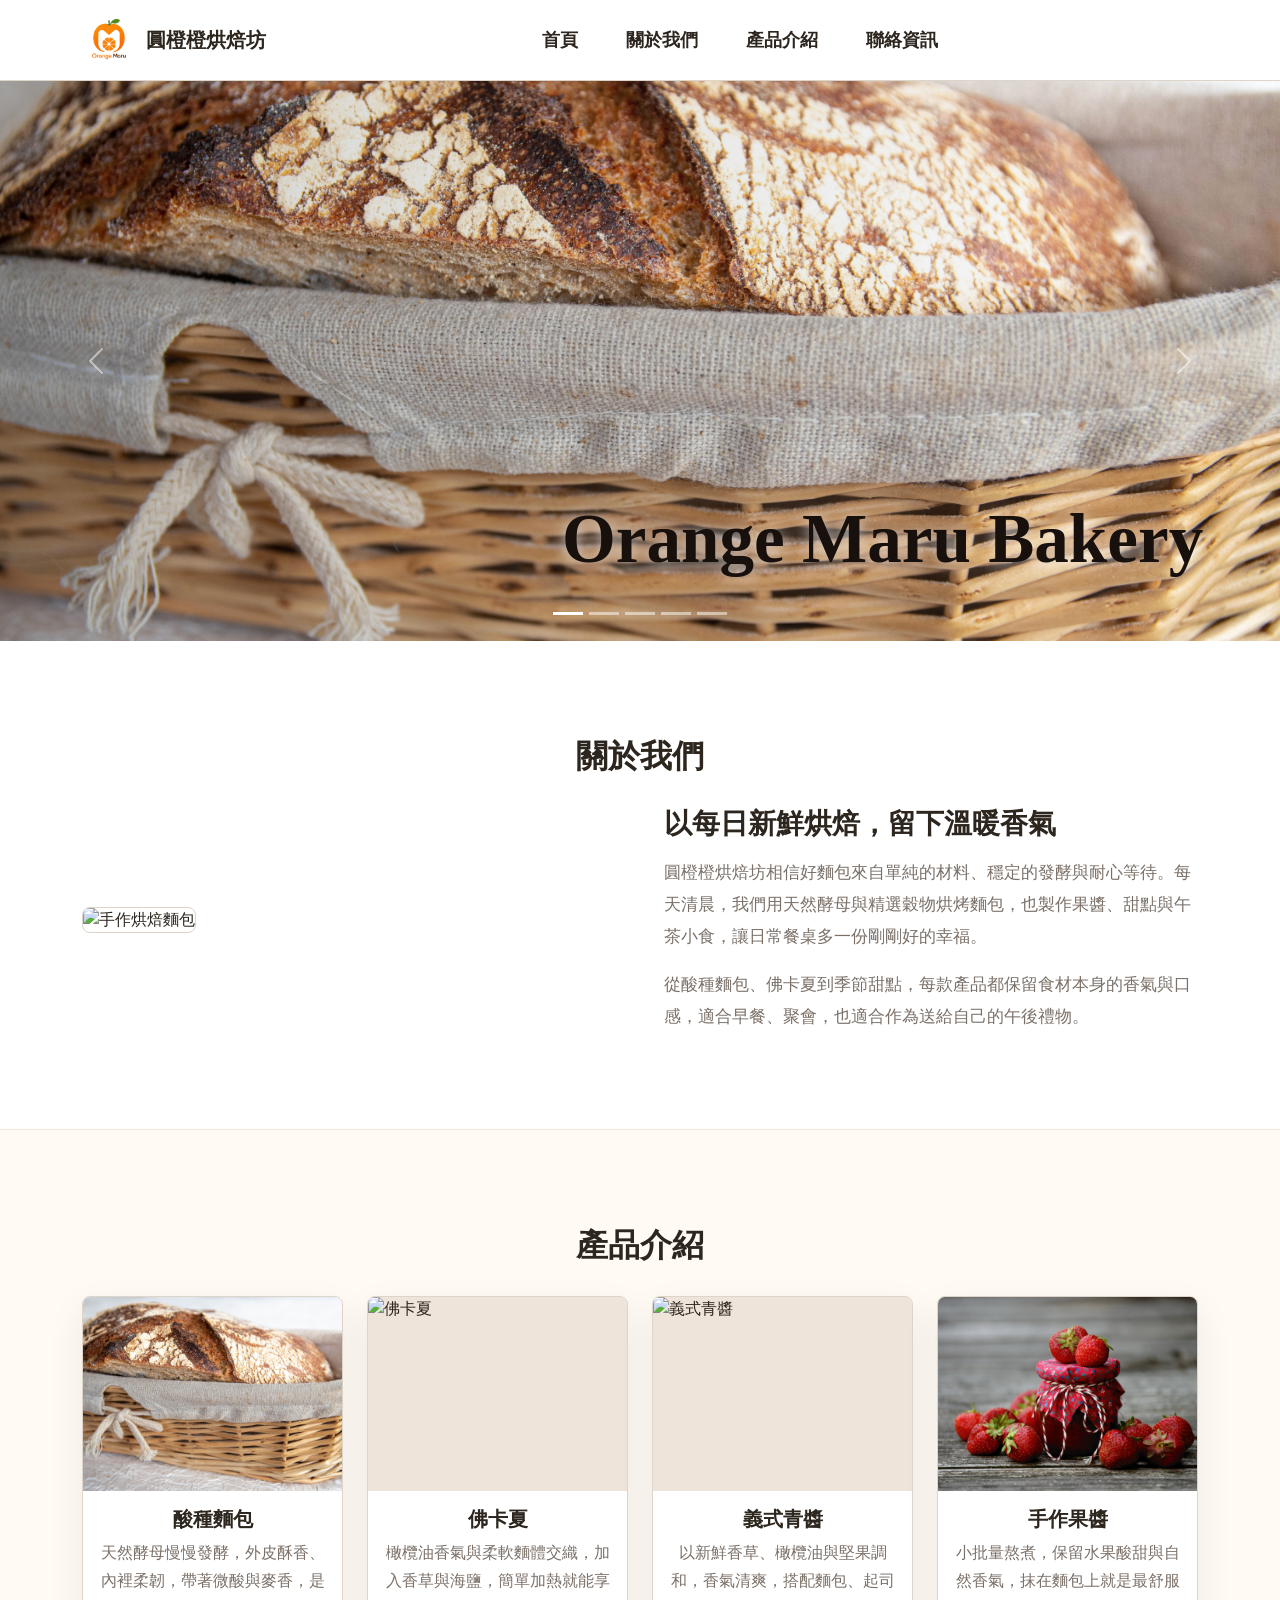
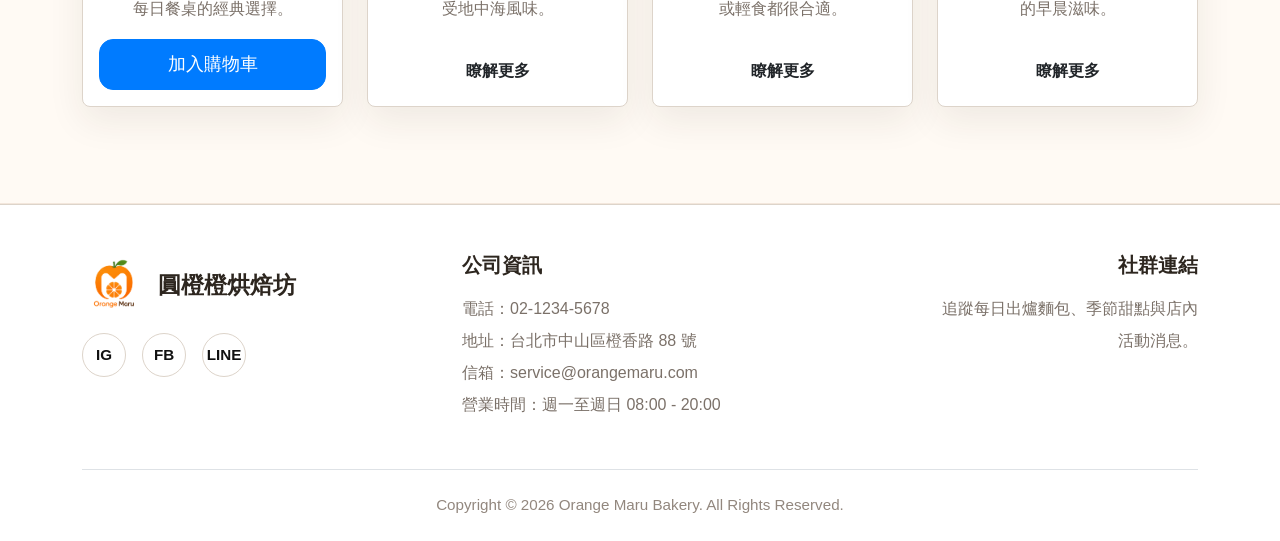
==== index.html @ e0165648 "Update GA4 add_to_cart currency and value" ====
<!doctype html>
<html lang="zh-Hant">

<head>
  <meta charset="utf-8">
  <meta name="viewport" content="width=device-width, initial-scale=1">
  <title>圓橙橙烘焙坊 Orange Maru Bakery</title>
  <link href="css/bootstrap.min.css" rel="stylesheet">
  <link href="css/style.css" rel="stylesheet">
  <!-- 以下為Google tag (gtag.js) GA4全域-->
  <script async src="https://www.googletagmanager.com/gtag/js?id=G-RRDT4T8T4H"></script>
  <script>
    window.dataLayer = window.dataLayer || [];
    function gtag() { dataLayer.push(arguments); }
    gtag('js', new Date());

    gtag('config', 'G-RRDT4T8T4H');
  </script>

</head>

<body>
  <nav class="navbar navbar-expand-lg sticky-top">
    <div class="container">
      <a class="navbar-brand" href="#home">
        <img class="brand-logo" src="images/logo.png" alt="圓橙橙烘焙坊 Logo">
        <span>圓橙橙烘焙坊</span>
      </a>
      <button class="navbar-toggler" type="button" data-bs-toggle="collapse" data-bs-target="#mainNav"
        aria-controls="mainNav" aria-expanded="false" aria-label="切換選單">
        <span class="navbar-toggler-icon"></span>
      </button>
      <div class="collapse navbar-collapse justify-content-center" id="mainNav">
        <ul class="navbar-nav align-items-lg-center">
          <li class="nav-item"><a class="nav-link" href="#home">首頁</a></li>
          <li class="nav-item"><a class="nav-link" href="#about">關於我們</a></li>
          <li class="nav-item"><a class="nav-link" href="#products">產品介紹</a></li>
          <li class="nav-item"><a class="nav-link" href="#contact">聯絡資訊</a></li>
        </ul>
      </div>
    </div>
  </nav>

  <main id="home">
    <section id="bakeryCarousel" class="carousel slide" data-bs-ride="carousel" aria-label="圓橙橙烘焙坊輪播圖">
      <div class="carousel-indicators">
        <button type="button" data-bs-target="#bakeryCarousel" data-bs-slide-to="0" class="active" aria-current="true"
          aria-label="第 1 張"></button>
        <button type="button" data-bs-target="#bakeryCarousel" data-bs-slide-to="1" aria-label="第 2 張"></button>
        <button type="button" data-bs-target="#bakeryCarousel" data-bs-slide-to="2" aria-label="第 3 張"></button>
        <button type="button" data-bs-target="#bakeryCarousel" data-bs-slide-to="3" aria-label="第 4 張"></button>
        <button type="button" data-bs-target="#bakeryCarousel" data-bs-slide-to="4" aria-label="第 5 張"></button>
      </div>
      <div class="carousel-inner">
        <div class="carousel-item active">
          <div class="hero-slide hero-slide-cover">
            <img src="images/jackmac34-sourdough-7022659.jpg" alt="酸種麵包">
            <div class="hero-title">Orange Maru Bakery</div>
          </div>
        </div>
        <div class="carousel-item">
          <div class="hero-slide">
            <img src="images/noah1974-bread-3623490.jpg" alt="烘焙麵包">
          </div>
        </div>
        <div class="carousel-item">
          <div class="hero-slide">
            <img src="images/ritae-pesto-2152234.jpg" alt="義式青醬">
          </div>
        </div>
        <div class="carousel-item">
          <div class="hero-slide">
            <img src="images/ritae-tomatoes-5325850%20-%20複製.jpg" alt="義式油漬番茄">

          </div>
        </div>
        <div class="carousel-item">
          <div class="hero-slide">
            <img src="images/congerdesign-strawberries-5335155.jpg" alt="草莓果醬">
          </div>
        </div>
      </div>
      <button class="carousel-control-prev" type="button" data-bs-target="#bakeryCarousel" data-bs-slide="prev"
        aria-label="上一張">
        <span class="carousel-control-prev-icon" aria-hidden="true"></span>
      </button>
      <button class="carousel-control-next" type="button" data-bs-target="#bakeryCarousel" data-bs-slide="next"
        aria-label="下一張">
        <span class="carousel-control-next-icon" aria-hidden="true"></span>
      </button>
    </section>

    <section id="about" class="section-space">
      <div class="container">
        <h2 class="section-title">關於我們</h2>
        <div class="row g-4 g-lg-5 align-items-center">
          <div class="col-lg-6">
            <img class="about-image" src="images/noah1974-bread-3623490.jpg" alt="手作烘焙麵包">
          </div>
          <div class="col-lg-6">
            <h3 class="fw-bold mb-3">以每日新鮮烘焙，留下溫暖香氣</h3>
            <p class="about-copy">
              圓橙橙烘焙坊相信好麵包來自單純的材料、穩定的發酵與耐心等待。每天清晨，我們用天然酵母與精選穀物烘烤麵包，也製作果醬、甜點與午茶小食，讓日常餐桌多一份剛剛好的幸福。
            </p>
            <p class="about-copy mb-0">
              從酸種麵包、佛卡夏到季節甜點，每款產品都保留食材本身的香氣與口感，適合早餐、聚會，也適合作為送給自己的午後禮物。
            </p>
          </div>
        </div>
      </div>
    </section>

    <section id="products" class="product-section section-space">
      <div class="container">
        <h2 class="section-title">產品介紹</h2>
        <div class="row g-4">
          <div class="col-md-6 col-xl-3">
            <article class="card product-card">
              <img class="product-image" src="images/jackmac34-sourdough-7022659.jpg" alt="酸種麵包">
              <div class="card-body d-flex flex-column text-center">
                <h3 class="card-title h5">酸種麵包</h3>
                <p class="card-text flex-grow-1">天然酵母慢慢發酵，外皮酥香、內裡柔韌，帶著微酸與麥香，是每日餐桌的經典選擇。</p>

                <a href="javascript:void(0)" type="button" class="btnstyle" id="btnstyle"
                  data-product-id="sourdough-01"
                  data-product-name="酸種麵包"
                  data-price="220">加入購物車</a>
              </div>
            </article>
          </div>
          <div class="col-md-6 col-xl-3">
            <article class="card product-card">
              <img class="product-image" src="images/noah1974-bread-3623490.jpg" alt="佛卡夏">
              <div class="card-body d-flex flex-column text-center">
                <h3 class="card-title h5">佛卡夏</h3>
                <p class="card-text flex-grow-1">橄欖油香氣與柔軟麵體交織，加入香草與海鹽，簡單加熱就能享受地中海風味。</p>
                <a class="btn btn-bakery mx-auto" href="#">瞭解更多</a>
              </div>
            </article>
          </div>
          <div class="col-md-6 col-xl-3">
            <article class="card product-card">
              <img class="product-image" src="images/ritae-pesto-2152234.jpg" alt="義式青醬">
              <div class="card-body d-flex flex-column text-center">
                <h3 class="card-title h5">義式青醬</h3>
                <p class="card-text flex-grow-1">以新鮮香草、橄欖油與堅果調和，香氣清爽，搭配麵包、起司或輕食都很合適。</p>
                <a class="btn btn-bakery mx-auto" href="#">瞭解更多</a>

              </div>
            </article>
          </div>
          <div class="col-md-6 col-xl-3">
            <article class="card product-card">
              <img class="product-image" src="images/congerdesign-strawberries-5335155.jpg" alt="手作果醬">
              <div class="card-body d-flex flex-column text-center">
                <h3 class="card-title h5">手作果醬</h3>
                <p class="card-text flex-grow-1">小批量熬煮，保留水果酸甜與自然香氣，抹在麵包上就是最舒服的早晨滋味。</p>
                <a class="btn btn-bakery mx-auto" href="#">瞭解更多</a>
              </div>
            </article>
          </div>
        </div>
      </div>
    </section>
  </main>

  <footer id="contact" class="footer">
    <div class="container">
      <div class="row gy-4 align-items-start">
        <div class="col-lg-4 text-center text-lg-start">
          <div class="footer-brand mb-3">
            <img class="footer-logo" src="images/logo.png" alt="圓橙橙烘焙坊 Logo">
            <span>圓橙橙烘焙坊</span>
          </div>
          <div class="d-flex gap-3 justify-content-center justify-content-lg-start">
            <a class="social-link" href="#" aria-label="Instagram">IG</a>
            <a class="social-link" href="#" aria-label="Facebook">FB</a>
            <a class="social-link" href="#" aria-label="Line">LINE</a>
          </div>
        </div>
        <div class="col-lg-5">
          <h2 class="h5 fw-bold mb-3">公司資訊</h2>
          <ul class="list-unstyled company-list mb-0">
            <li>電話：02-1234-5678</li>
            <li>地址：台北市中山區橙香路 88 號</li>
            <li>信箱：service@orangemaru.com</li>
            <li>營業時間：週一至週日 08:00 - 20:00</li>
          </ul>
        </div>
        <div class="col-lg-3 text-lg-end">
          <h2 class="h5 fw-bold mb-3">社群連結</h2>
          <p class="company-list mb-0">追蹤每日出爐麵包、季節甜點與店內活動消息。</p>
        </div>
      </div>
      <div class="copyright text-center mt-5 pt-4 border-top">
        Copyright © 2026 Orange Maru Bakery. All Rights Reserved.
      </div>
    </div>
  </footer>

  <script src="js/bootstrap.bundle.min.js"></script>
  <script>
    // addEventListener 效果
    var abc = document.querySelector(".btnstyle");
    if (abc) {
      abc.addEventListener("click", function (event) {
        event.preventDefault();

        var productId = abc.getAttribute("data-product-id") || "sourdough-01";
        var productName = abc.getAttribute("data-product-name") || "酸種麵包";
        var price = Number(abc.getAttribute("data-price") || 1234);

        if (typeof gtag === "function") {
          gtag("event", "add_to_cart", {
            currency: "TWD",
            value: 1234,
            items: [{
              item_id: productId,
              item_name: productName,
              price: price,
              quantity: 1
            }]
          });
        }

        alert("您已將商品加入購物車");
      }, false);
    }
  </script>
</body>

</html>
---- css/style.css ----
:root {
  --bakery-ink: #2d261f;
  --bakery-muted: #7b7169;
  --bakery-line: #ddd4ca;
  --bakery-cream: #fffaf4;
  --bakery-peach: #f4c5a3;
  --bakery-peach-dark: #d28d61;
}

body {
  color: var(--bakery-ink);
  font-family: "Noto Sans TC", "Microsoft JhengHei", Arial, sans-serif;
  background: #fff;
  letter-spacing: 0;
}

.navbar {
  min-height: 74px;
  border-bottom: 1px solid var(--bakery-line);
  background: rgba(255, 255, 255, .96);
}

.navbar-brand {
  display: inline-flex;
  align-items: center;
  gap: .65rem;
  color: var(--bakery-ink);
  font-weight: 800;
  letter-spacing: 0;
  text-decoration: none;
}

.navbar-brand:hover,
.navbar-brand:focus {
  color: var(--bakery-peach-dark);
}

.brand-logo {
  width: 54px;
  height: 54px;
  object-fit: contain;
}

.nav-link {
  color: var(--bakery-ink);
  font-size: 1.15rem;
  font-weight: 700;
  padding-inline: 1.5rem !important;
}

.nav-link:hover,
.nav-link:focus {
  color: var(--bakery-peach-dark);
}

.hero-slide {
  position: relative;
  height: min(58vw, 560px);
  min-height: 320px;
  overflow: hidden;
  background: #f7efe6;
}

.hero-slide::after {
  position: absolute;
  inset: 0;
  content: "";
  background: linear-gradient(90deg, rgba(0, 0, 0, .18), rgba(255, 255, 255, .05));
  pointer-events: none;
}

.hero-slide img {
  width: 100%;
  height: 100%;
  object-fit: contain;
  object-position: center;
}

.hero-slide-cover img {
  object-fit: cover;
}

.hero-title {
  position: absolute;
  right: clamp(1.5rem, 6vw, 5rem);
  bottom: clamp(1.5rem, 5vw, 4rem);
  z-index: 1;
  color: #17100c;
  font-family: "Segoe Print", "Comic Sans MS", cursive;
  font-size: clamp(2rem, 5.4vw, 4.8rem);
  font-weight: 700;
  line-height: 1.1;
  text-align: right;
  text-shadow: 0 2px 16px rgba(255, 255, 255, .78);
}

.section-space {
  padding-block: clamp(3.5rem, 8vw, 6rem);
}

@media (max-width: 767.98px) {
  .hero-title {
    right: 1rem;
    left: 1rem;
    bottom: 2rem;
    font-size: clamp(2rem, 11vw, 3.2rem);
    text-align: center;
  }
}

.section-title {
  margin-bottom: 2rem;
  font-weight: 800;
  text-align: center;
}

.about-image {
  width: 100%;
  height: 340px;
  object-fit: cover;
  border-radius: 8px;
  border: 1px solid var(--bakery-line);
}

.about-copy {
  color: var(--bakery-muted);
  font-size: 1.05rem;
  line-height: 1.9;
}

.product-section {
  background: var(--bakery-cream);
  border-block: 1px solid #f3e7dc;
}

.product-card {
  height: 100%;
  border: 1px solid var(--bakery-line);
  border-radius: 8px;
  overflow: hidden;
  box-shadow: 0 14px 36px rgba(55, 38, 25, .08);
}

.product-image {
  width: 100%;
  aspect-ratio: 4 / 3;
  object-fit: cover;
  display: block;
  background: #eee4da;
}

.card-title {
  font-weight: 800;
}

.card-text {
  color: var(--bakery-muted);
  line-height: 1.75;
}

.btn-bakery {
  --bs-btn-color: #6f6258;
  --bs-btn-bg: var(--bakery-peach);
  --bs-btn-border-color: #9e806e;
  --bs-btn-hover-color: #fff;
  --bs-btn-hover-bg: var(--bakery-peach-dark);
  --bs-btn-hover-border-color: var(--bakery-peach-dark);
  min-width: 150px;
  border-radius: 999px;
  font-weight: 700;
}

.footer {
  padding-block: 3rem 1.5rem;
  background: #fff;
  border-top: 1px solid var(--bakery-line);
}

.footer-brand {
  display: inline-flex;
  align-items: center;
  gap: .75rem;
  font-size: 1.45rem;
  font-weight: 900;
}

.footer-logo {
  width: 64px;
  height: 64px;
  object-fit: contain;
}

.social-link {
  display: inline-flex;
  width: 44px;
  height: 44px;
  align-items: center;
  justify-content: center;
  color: #111;
  border: 1px solid var(--bakery-line);
  border-radius: 50%;
  font-size: .95rem;
  font-weight: 800;
  text-decoration: none;
  transition: .2s ease;
}

.social-link:hover,
.social-link:focus {
  color: #fff;
  border-color: var(--bakery-peach-dark);
  background: var(--bakery-peach-dark);
}

.company-list {
  color: var(--bakery-muted);
  line-height: 2;
}

.copyright {
  color: #92877e;
  font-size: .95rem;
}

@media (max-width: 767.98px) {
  .nav-link {
    padding-block: .75rem !important;
  }

  .about-image {
    height: 260px;
  }
}
/* 購物車 */
a.btnstyle {
  color: white;
  background-color: #007bff;
  font-size: 18px;
  padding: 10px 16px;
  border: 1px solid #007bff;
  border-radius: 14px;
  cursor: pointer;
  text-decoration: none;
  line-height: 1.6;
}
a.btnstyle:hover {
  background-color:#00438a;
}
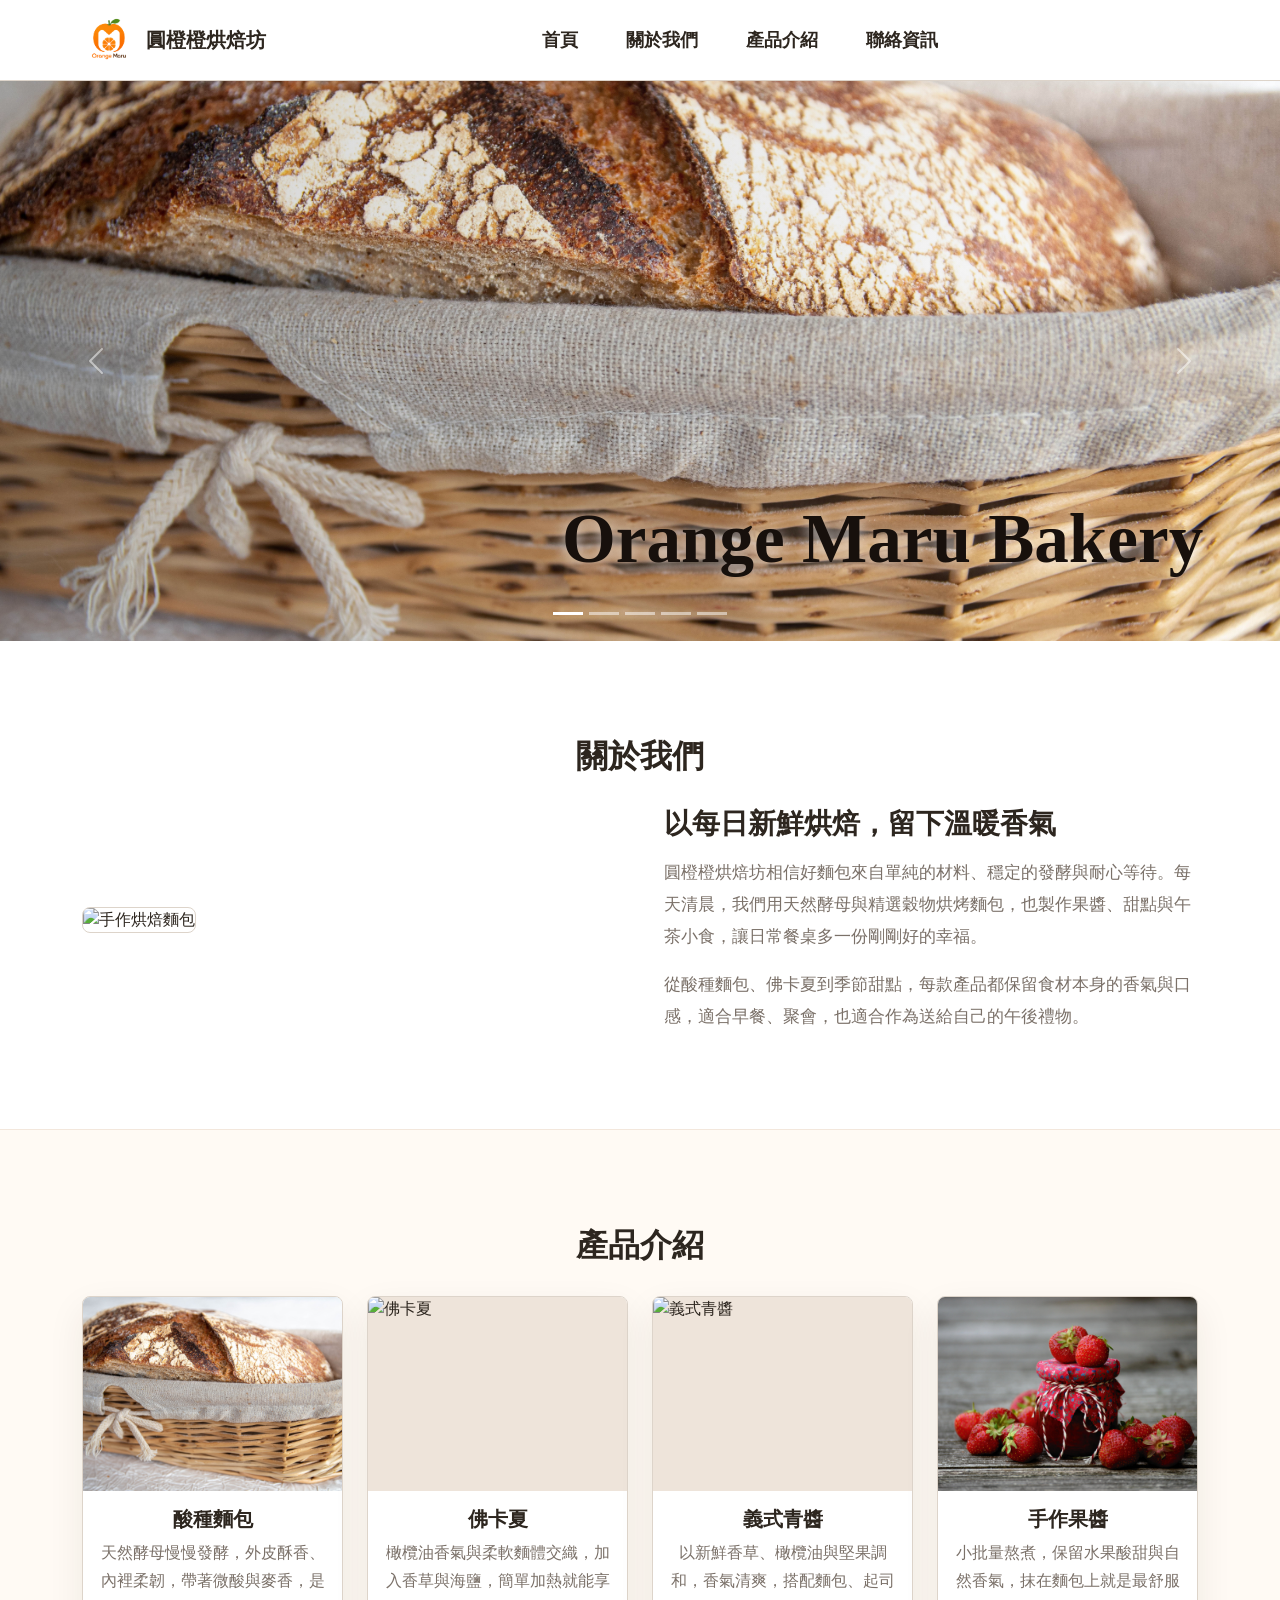
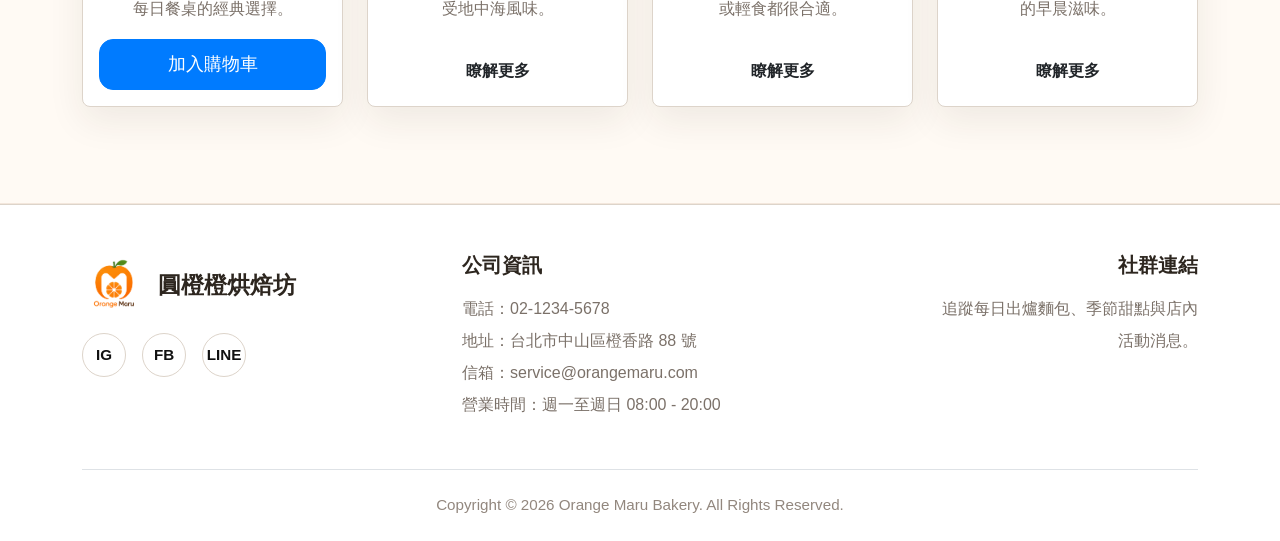
==== commit 4796db67: "Upgrade GA4 product view and add_to_cart tracking" ====
--- a/index.html
+++ b/index.html
@@ -200,32 +200,53 @@
 
   <script src="js/bootstrap.bundle.min.js"></script>
   <script>
-    // addEventListener 效果
-    var abc = document.querySelector(".btnstyle");
-    if (abc) {
-      abc.addEventListener("click", function (event) {
-        event.preventDefault();
-
-        var productId = abc.getAttribute("data-product-id") || "sourdough-01";
-        var productName = abc.getAttribute("data-product-name") || "酸種麵包";
-        var price = Number(abc.getAttribute("data-price") || 1234);
-
-        if (typeof gtag === "function") {
-          gtag("event", "add_to_cart", {
-            currency: "TWD",
-            value: 1234,
-            items: [{
-              item_id: productId,
-              item_name: productName,
-              price: price,
-              quantity: 1
-            }]
-          });
-        }
-
-        alert("您已將商品加入購物車");
-      }, false);
+    function getProductPayload(button) {
+      if (!button) {
+        return null;
+      }
+
+      var productId = button.getAttribute("data-product-id") || "sourdough-01";
+      var productName = button.getAttribute("data-product-name") || "酸種麵包";
+      var price = Number(button.getAttribute("data-price") || 1234);
+
+      return {
+        currency: "TWD",
+        value: 1234,
+        items: [{
+          item_id: productId,
+          item_name: productName,
+          price: price,
+          quantity: 1
+        }]
+      };
     }
+
+    function trackGa4ProductEvent(eventName, button) {
+      if (typeof gtag !== "function") {
+        return;
+      }
+
+      var payload = getProductPayload(button);
+      if (!payload) {
+        return;
+      }
+
+      gtag("event", eventName, payload);
+    }
+
+    document.addEventListener("DOMContentLoaded", function () {
+      var productButton = document.querySelector(".btnstyle");
+
+      if (productButton) {
+        trackGa4ProductEvent("view_item", productButton);
+
+        productButton.addEventListener("click", function (event) {
+          event.preventDefault();
+          trackGa4ProductEvent("add_to_cart", productButton);
+          alert("您已將商品加入購物車");
+        }, false);
+      }
+    });
   </script>
 </body>
 
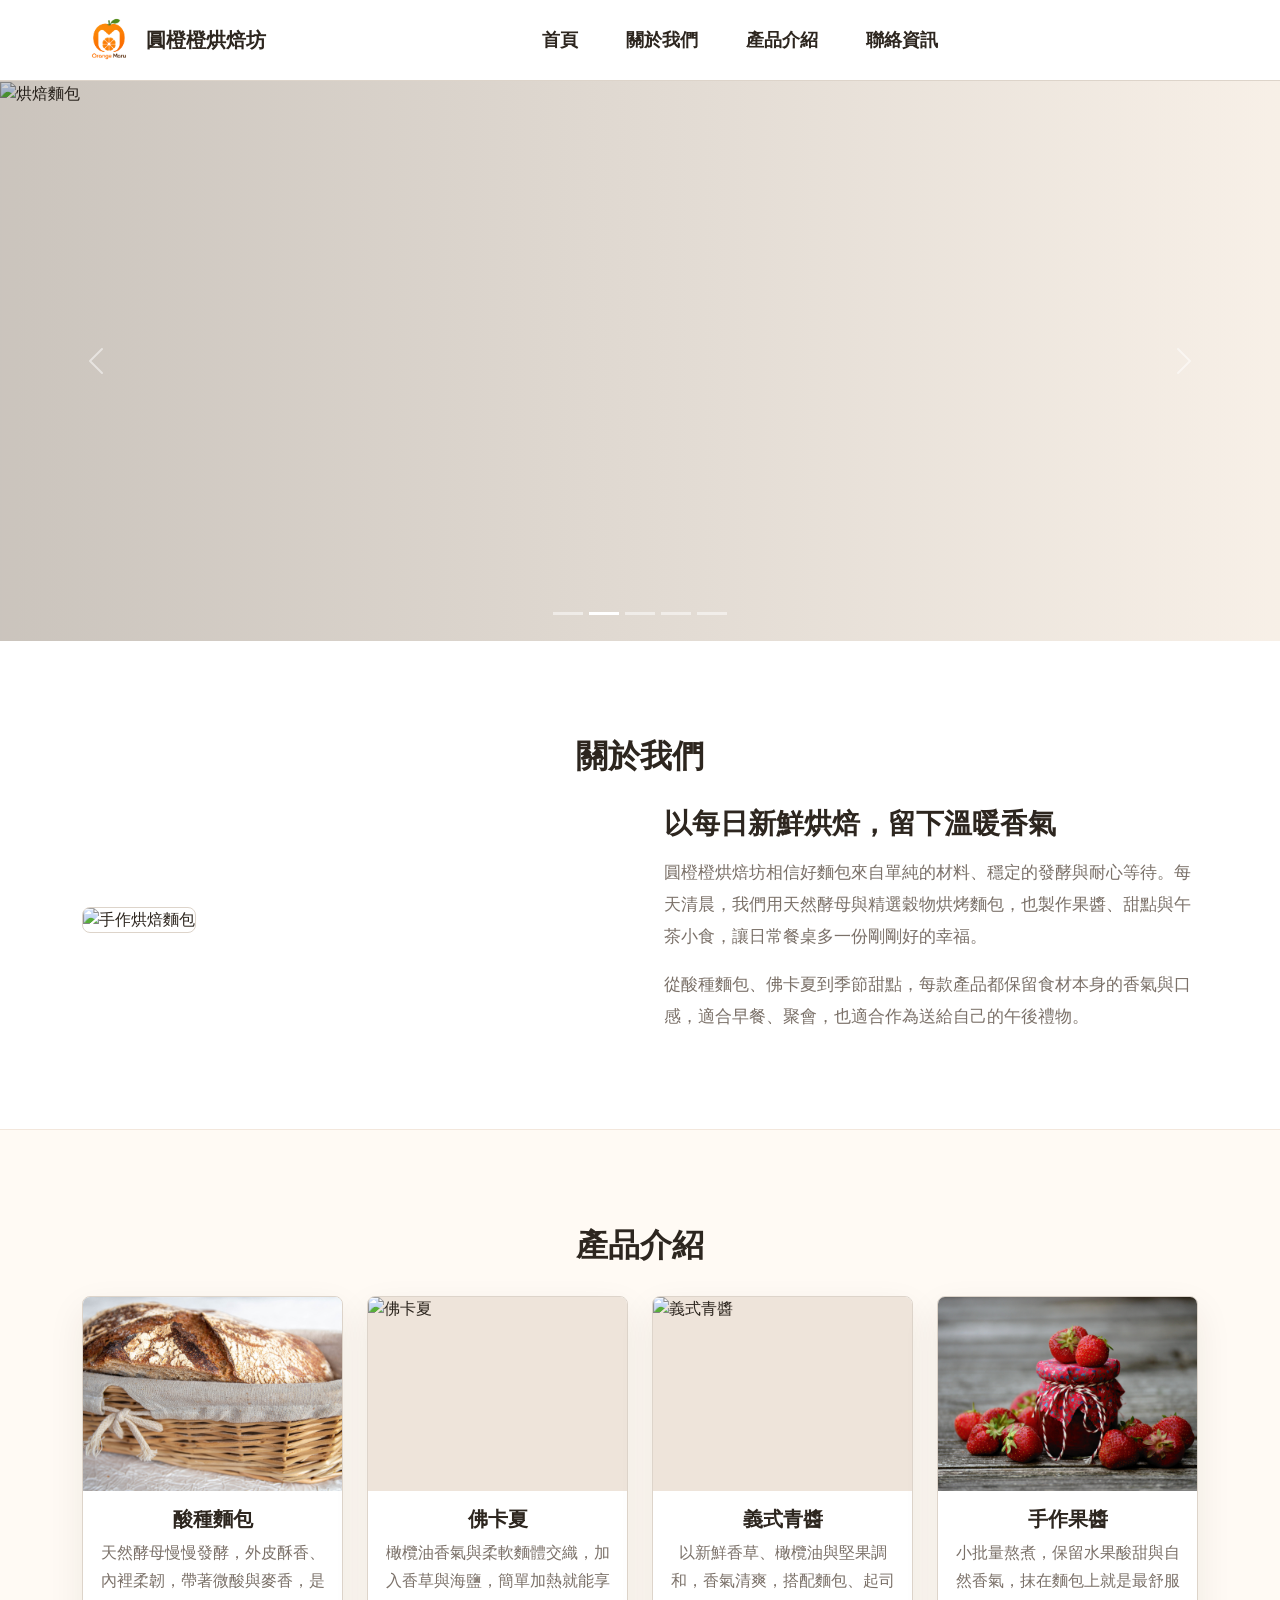
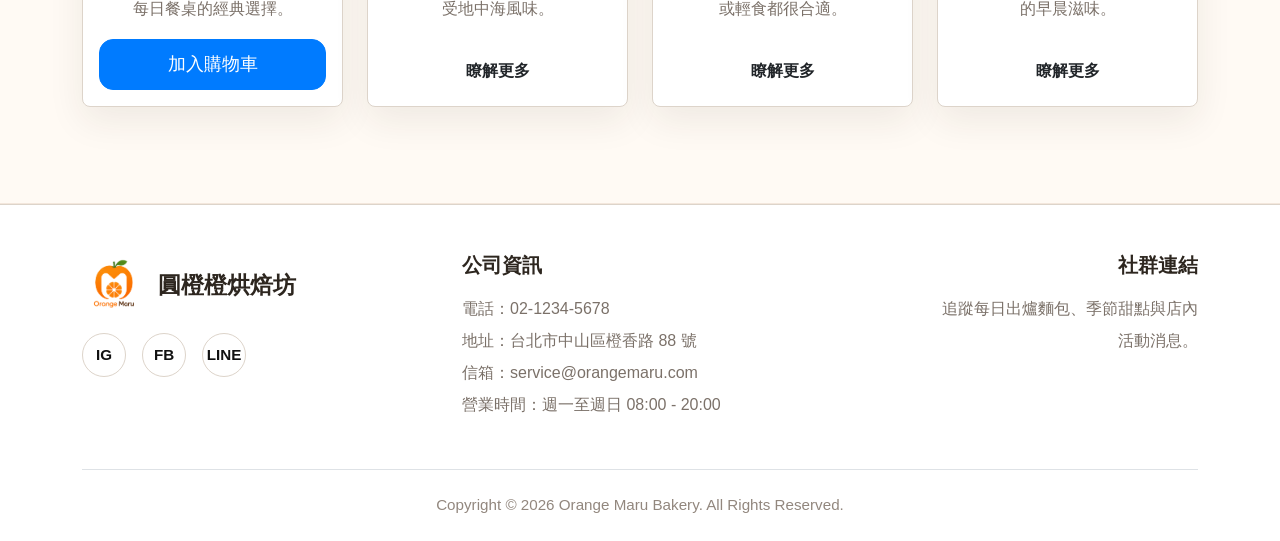
==== commit b91a5959: "Update GA4 add_to_cart payload" ====
--- a/index.html
+++ b/index.html
@@ -205,23 +205,40 @@
         return null;
       }
 
-      var productId = button.getAttribute("data-product-id") || "sourdough-01";
+      var productId = button.getAttribute("data-product-id") || "SKU_12345";
       var productName = button.getAttribute("data-product-name") || "酸種麵包";
       var price = Number(button.getAttribute("data-price") || 1234);
 
       return {
         currency: "TWD",
         value: 1234,
+        coupon: "SUMMER_FUN",
+        shipping_tier: "Ground",
         items: [{
           item_id: productId,
           item_name: productName,
+          affiliation: "Google Merchandise Store",
+          coupon: "SUMMER_FUN",
+          discount: 2.22,
+          index: 0,
+          item_brand: "Google",
+          item_category: "Apparel",
+          item_category2: "Adult",
+          item_category3: "Shirts",
+          item_category4: "Crew",
+          item_category5: "Short sleeve",
+          item_list_id: "related_products",
+          item_list_name: "Related Products",
+          item_variant: "green",
+          location_id: "ChIJIQBpAG2ahYAR_6128GcTUEo",
           price: price,
-          quantity: 1
+          google_business_vertical: "retail",
+          quantity: 3
         }]
       };
     }
 
-    function trackGa4ProductEvent(eventName, button) {
+    function trackGa4ProductEvent(button) {
       if (typeof gtag !== "function") {
         return;
       }
@@ -231,18 +248,16 @@
         return;
       }
 
-      gtag("event", eventName, payload);
+      gtag("event", "add_to_cart", payload);
     }
 
     document.addEventListener("DOMContentLoaded", function () {
       var productButton = document.querySelector(".btnstyle");
 
       if (productButton) {
-        trackGa4ProductEvent("view_item", productButton);
-
         productButton.addEventListener("click", function (event) {
           event.preventDefault();
-          trackGa4ProductEvent("add_to_cart", productButton);
+          trackGa4ProductEvent(productButton);
           alert("您已將商品加入購物車");
         }, false);
       }
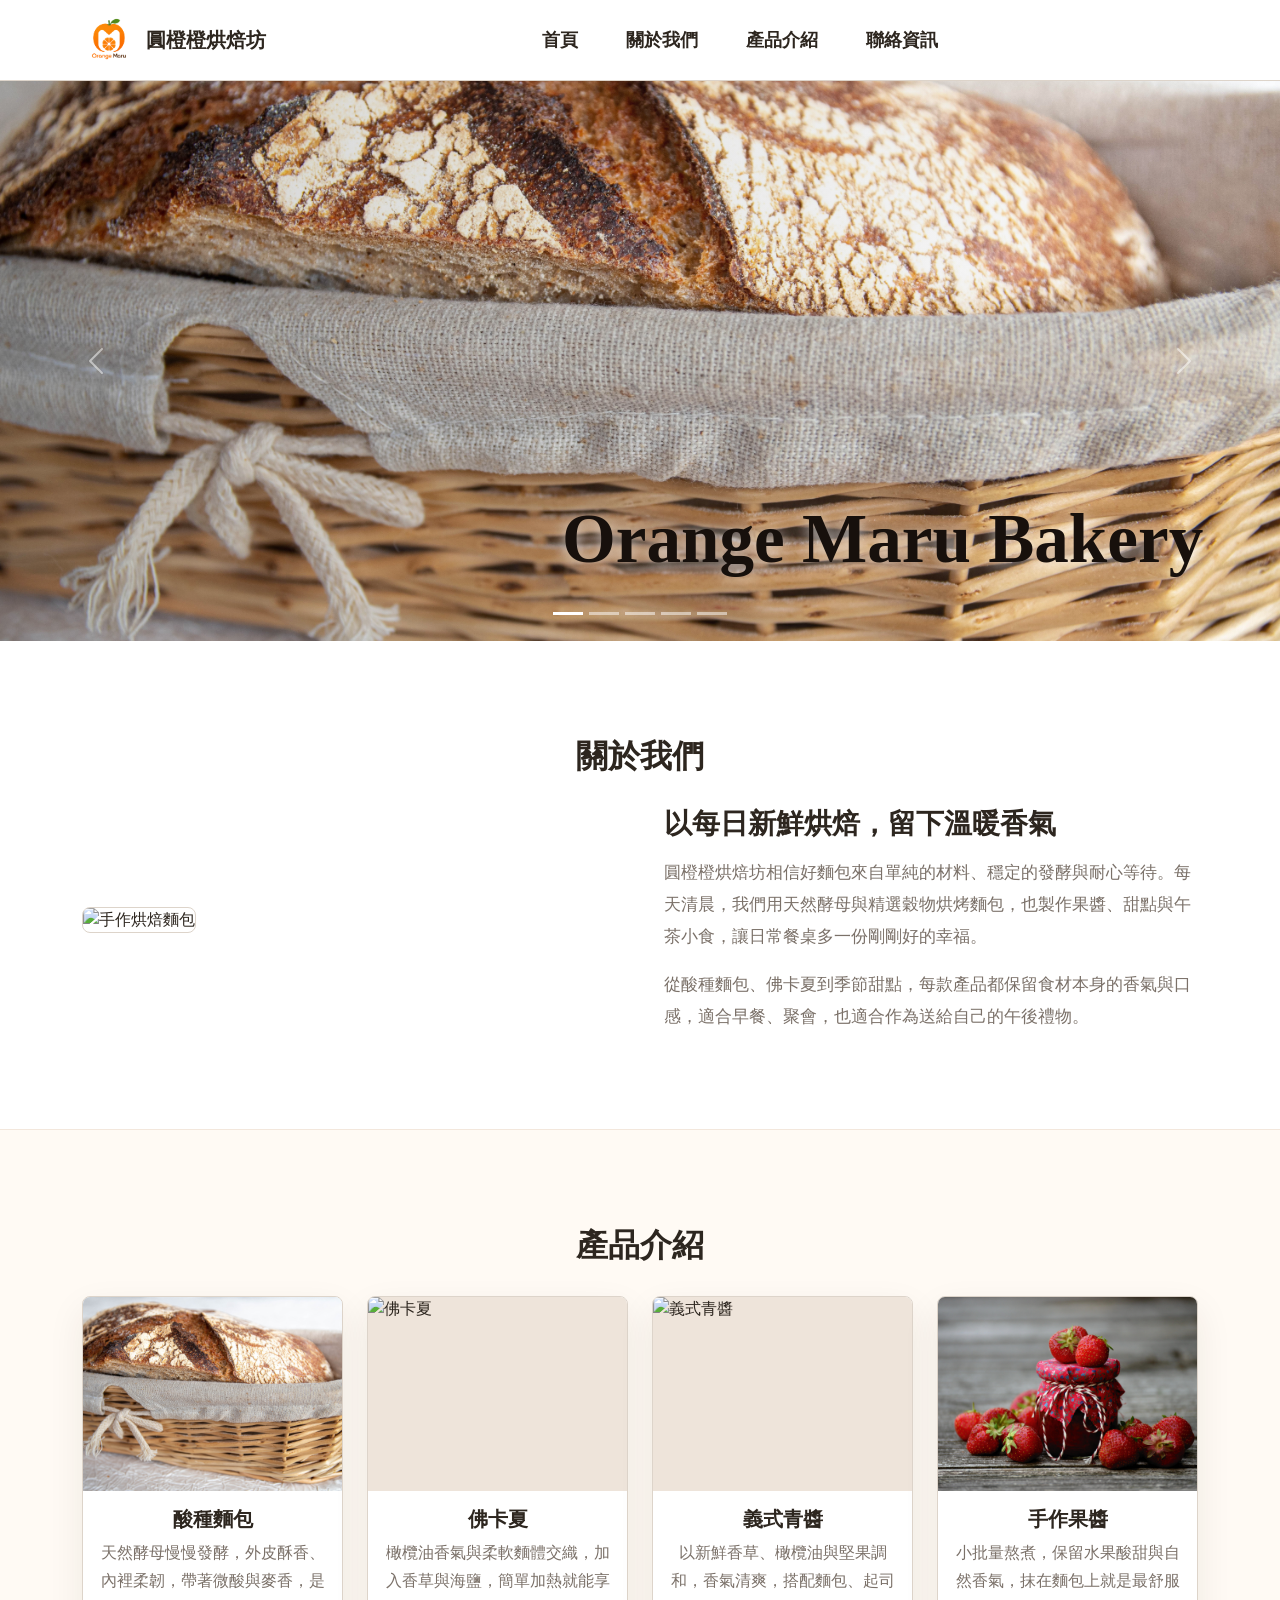
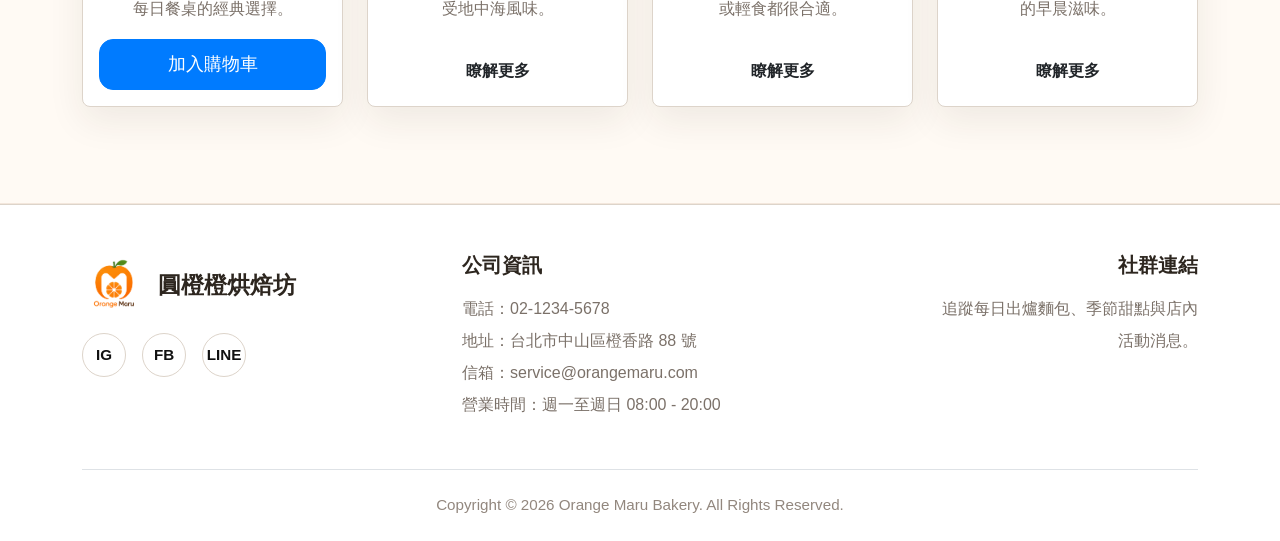
==== commit bf268e3c: "Simplify GA4 add_to_cart event" ====
--- a/index.html
+++ b/index.html
@@ -200,64 +200,26 @@
 
   <script src="js/bootstrap.bundle.min.js"></script>
   <script>
-    function getProductPayload(button) {
-      if (!button) {
-        return null;
-      }
-
-      var productId = button.getAttribute("data-product-id") || "SKU_12345";
-      var productName = button.getAttribute("data-product-name") || "酸種麵包";
-      var price = Number(button.getAttribute("data-price") || 1234);
-
-      return {
-        currency: "TWD",
-        value: 1234,
-        coupon: "SUMMER_FUN",
-        shipping_tier: "Ground",
-        items: [{
-          item_id: productId,
-          item_name: productName,
-          affiliation: "Google Merchandise Store",
-          coupon: "SUMMER_FUN",
-          discount: 2.22,
-          index: 0,
-          item_brand: "Google",
-          item_category: "Apparel",
-          item_category2: "Adult",
-          item_category3: "Shirts",
-          item_category4: "Crew",
-          item_category5: "Short sleeve",
-          item_list_id: "related_products",
-          item_list_name: "Related Products",
-          item_variant: "green",
-          location_id: "ChIJIQBpAG2ahYAR_6128GcTUEo",
-          price: price,
-          google_business_vertical: "retail",
-          quantity: 3
-        }]
-      };
-    }
-
-    function trackGa4ProductEvent(button) {
-      if (typeof gtag !== "function") {
-        return;
-      }
-
-      var payload = getProductPayload(button);
-      if (!payload) {
-        return;
-      }
-
-      gtag("event", "add_to_cart", payload);
-    }
-
     document.addEventListener("DOMContentLoaded", function () {
       var productButton = document.querySelector(".btnstyle");
 
       if (productButton) {
         productButton.addEventListener("click", function (event) {
           event.preventDefault();
-          trackGa4ProductEvent(productButton);
+
+          if (typeof gtag === "function") {
+            gtag("event", "add_to_cart", {
+              currency: "TWD",
+              value: 1234,
+              items: [{
+                item_id: "SKU_12345",
+                item_name: "酸種麵包",
+                price: 1234,
+                quantity: 1
+              }]
+            });
+          }
+
           alert("您已將商品加入購物車");
         }, false);
       }
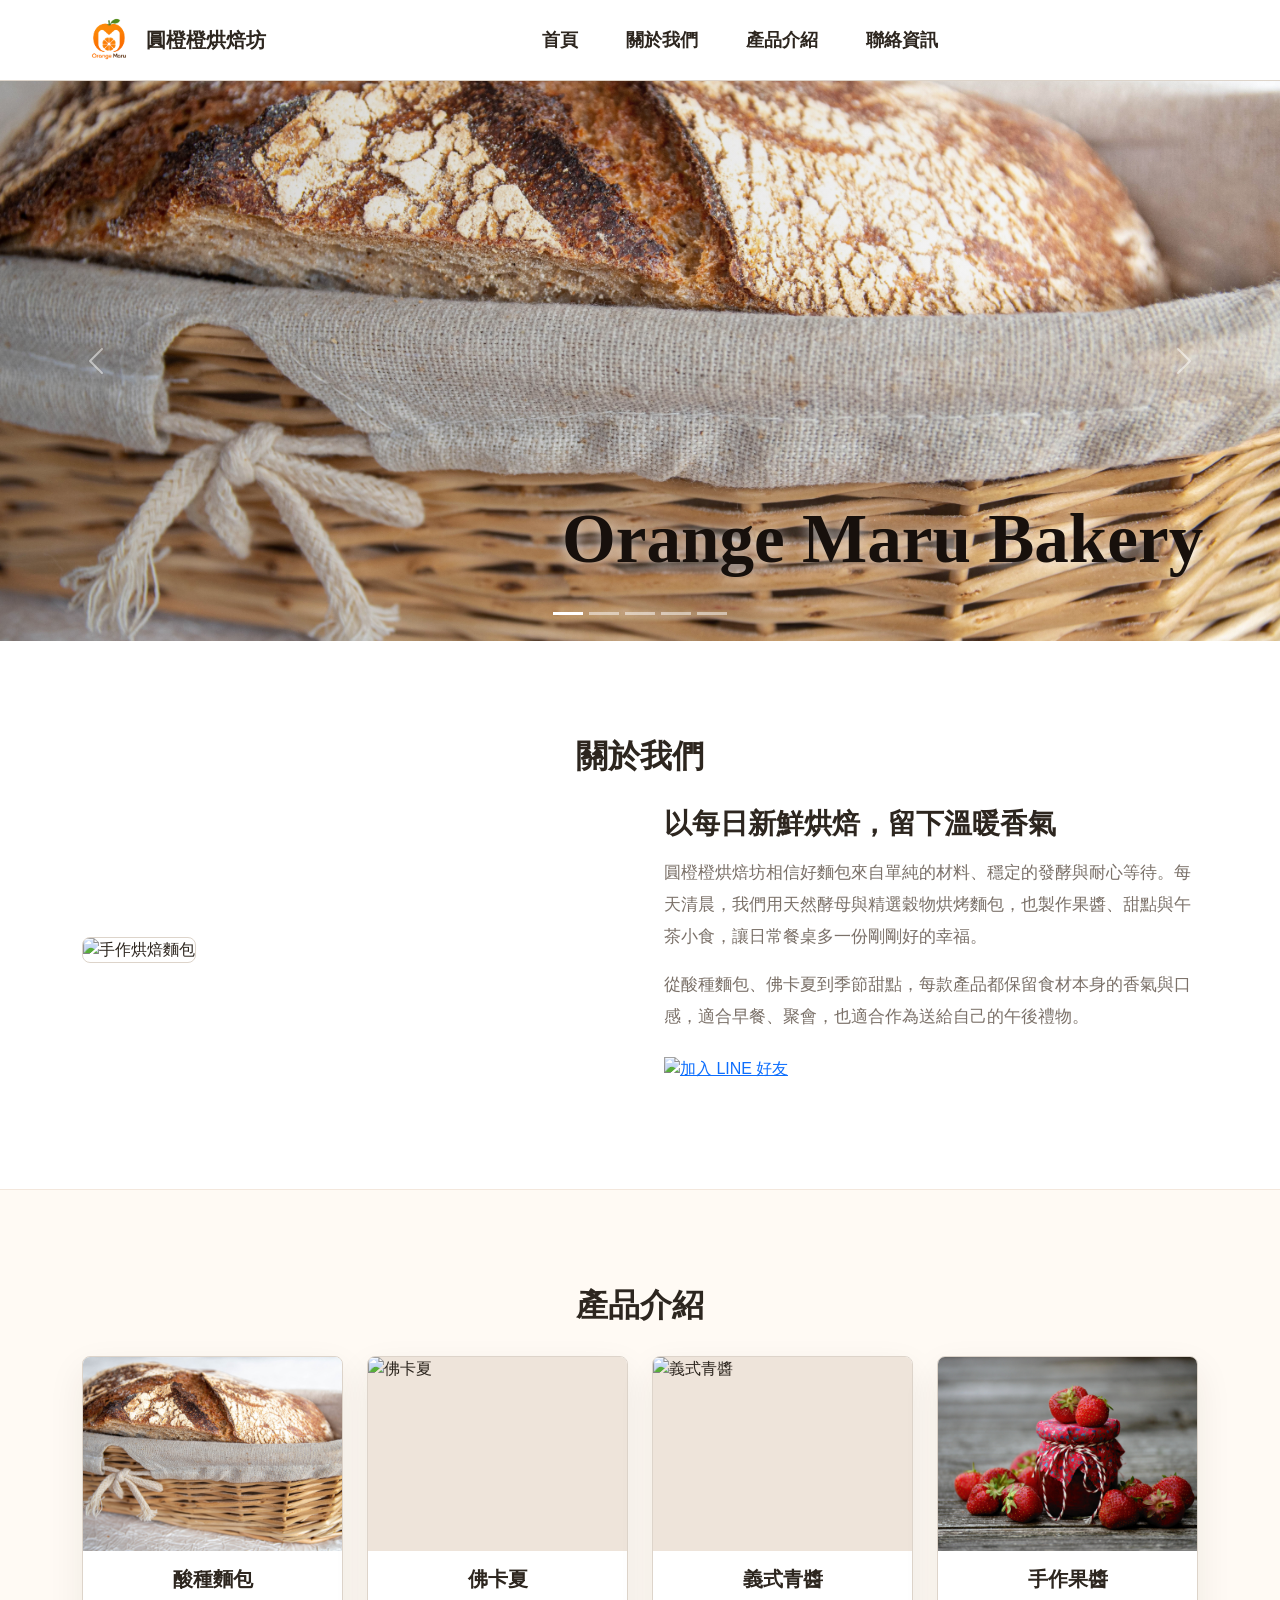
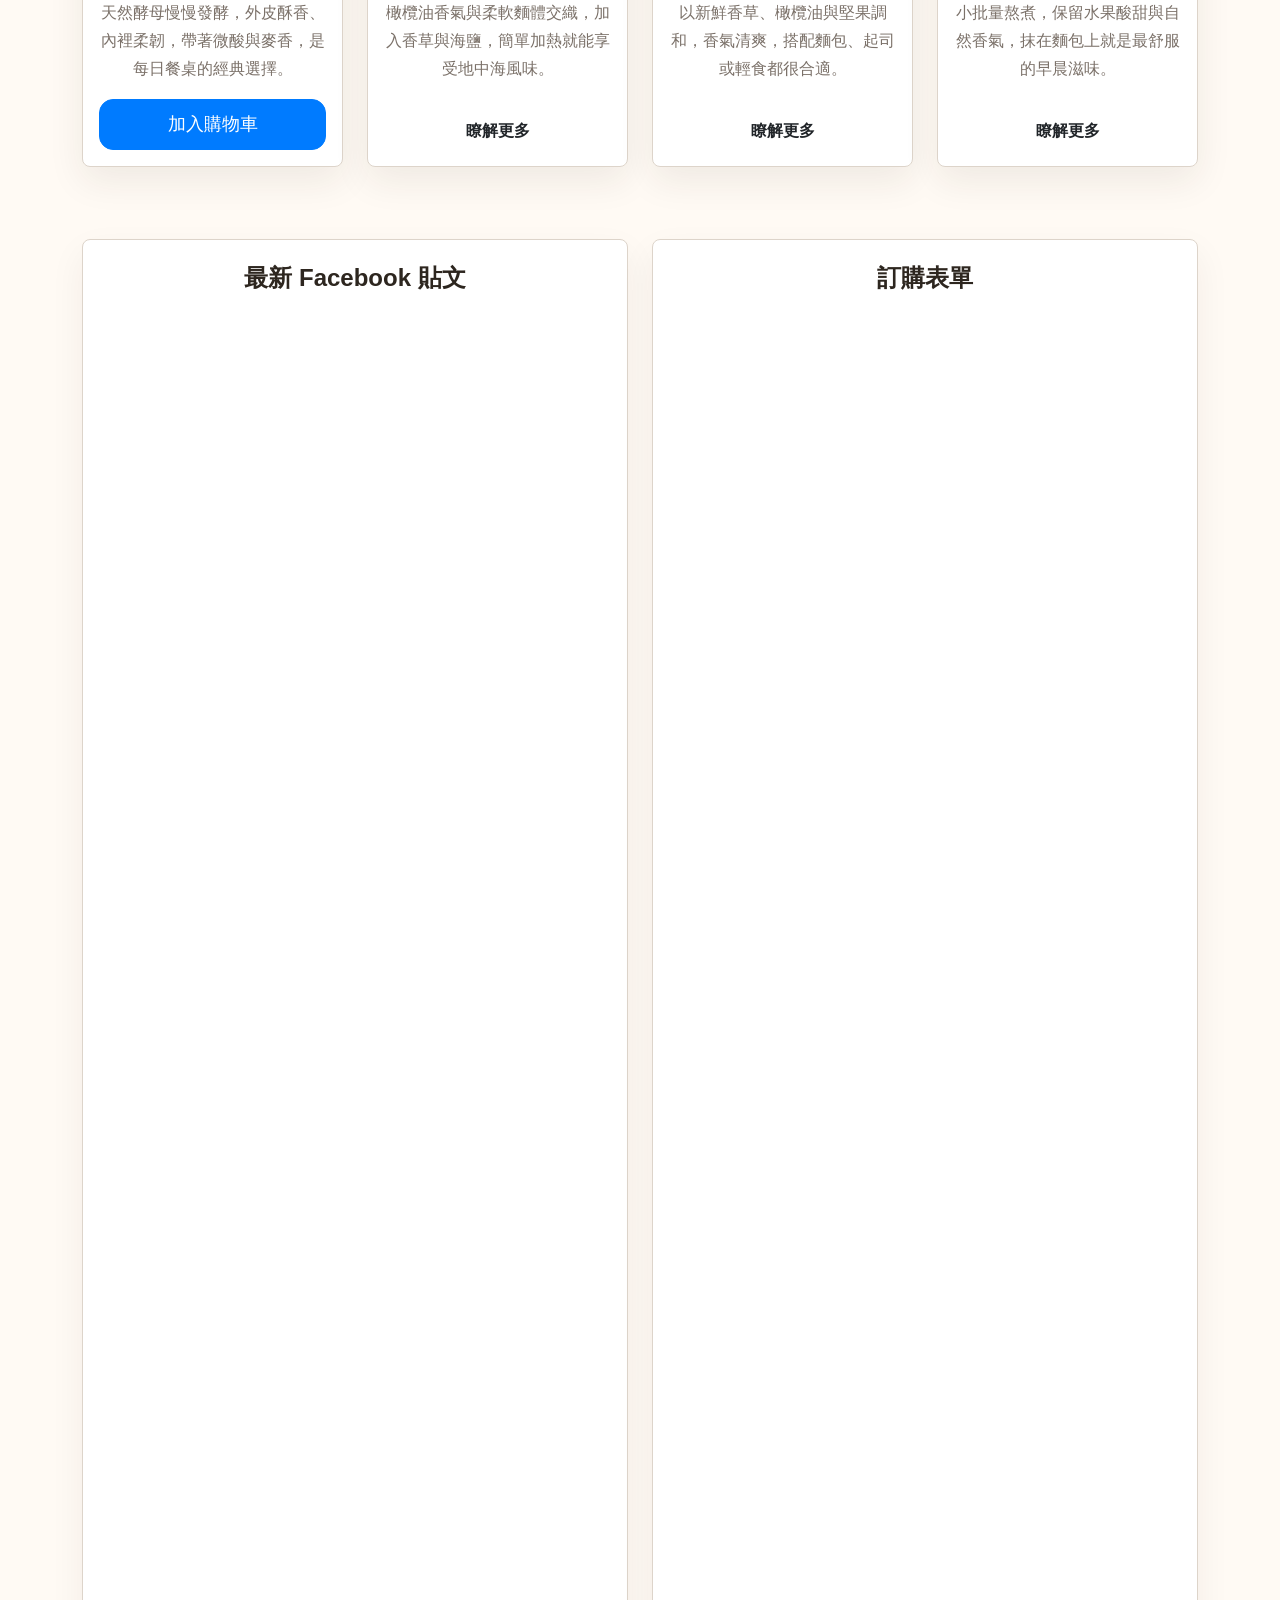
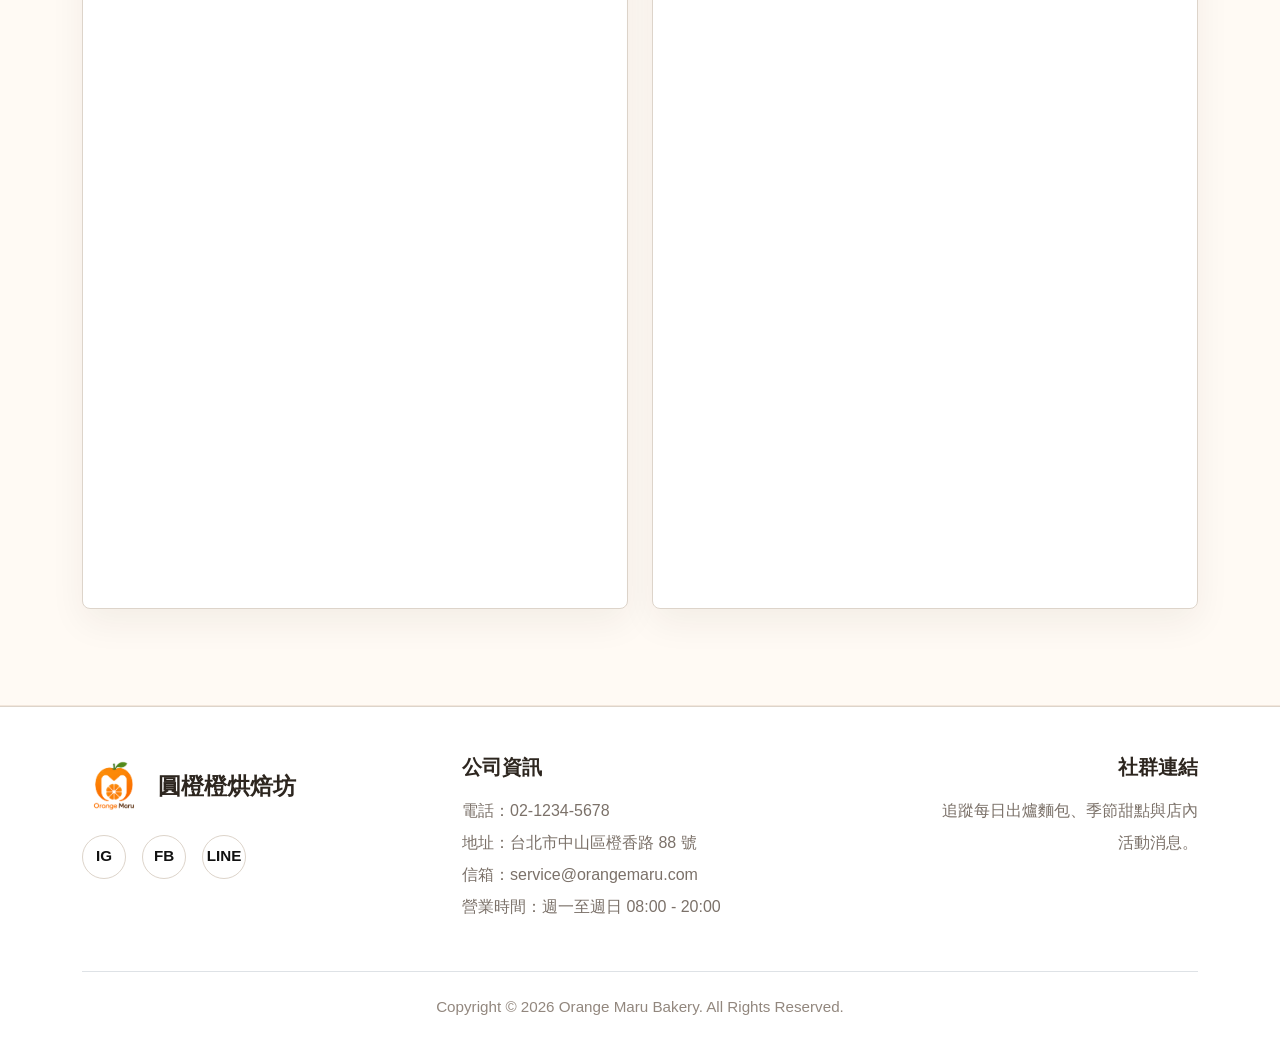
==== commit 43dec8f9: "Add social embeds and LINE links" ====
--- a/index.html
+++ b/index.html
@@ -16,6 +16,16 @@
 
     gtag('config', 'G-RRDT4T8T4H');
   </script>
+
+  <!-- Google tag (gtag.js) Google Ads 全域頁面瀏覽追蹤-->
+<script async src="https://www.googletagmanager.com/gtag/js?id=AW-18338764692"></script>
+<script>
+  window.dataLayer = window.dataLayer || [];
+  function gtag(){dataLayer.push(arguments);}
+  gtag('js', new Date());
+
+  gtag('config', 'AW-18338764692');
+</script>
 
 </head>
 
@@ -105,6 +115,9 @@
             <p class="about-copy mb-0">
               從酸種麵包、佛卡夏到季節甜點，每款產品都保留食材本身的香氣與口感，適合早餐、聚會，也適合作為送給自己的午後禮物。
             </p>
+            <a class="line-add-friend" href="https://lin.ee/PBO1SYr" target="_blank" rel="noopener noreferrer">
+              <img src="https://scdn.line-apps.com/n/line_add_friends/btn/zh-Hant.png" alt="加入 LINE 好友" height="36" border="0">
+            </a>
           </div>
         </div>
       </div>
@@ -160,8 +173,28 @@
             </article>
           </div>
         </div>
+        <div class="row g-4 mt-4 embedded-content">
+          <div class="col-lg-6">
+            <section class="embed-panel h-100" aria-labelledby="facebook-post-title">
+              <h3 id="facebook-post-title" class="h4 fw-bold text-center mb-4">最新 Facebook 貼文</h3>
+              <div class="embed-frame">
+                <iframe src="https://www.facebook.com/plugins/post.php?href=https%3A%2F%2Fwww.facebook.com%2Formarustu%2Fposts%2Fpfbid02Jtm8q6cbZ2gGZ3FmnYwappM8jufhSGr17kdTRe3kPvS6d7E75nxWP1zRR6wzdJzal&amp;show_text=true&amp;width=500" width="500" height="638" style="border:none;overflow:hidden" scrolling="no" frameborder="0" allowfullscreen="true" allow="autoplay; clipboard-write; encrypted-media; picture-in-picture; web-share" title="圓橙橙烘焙坊 Facebook 貼文"></iframe>
+              </div>
+            </section>
+          </div>
+          <div class="col-lg-6">
+            <section class="embed-panel h-100" aria-labelledby="order-form-title">
+              <h3 id="order-form-title" class="h4 fw-bold text-center mb-4">訂購表單</h3>
+              <div class="embed-frame">
+                <iframe src="https://docs.google.com/forms/d/e/1FAIpQLSd-ElY_tJp9LQTsCfR7GkEug5K4lpX6tYeOyajenksFt8zrkQ/viewform?embedded=true" width="640" height="1867" frameborder="0" marginheight="0" marginwidth="0" title="圓橙橙烘焙坊訂購表單">載入中…</iframe>
+              </div>
+            </section>
+          </div>
+        </div>
       </div>
     </section>
+
+
   </main>
 
   <footer id="contact" class="footer">
@@ -175,7 +208,7 @@
           <div class="d-flex gap-3 justify-content-center justify-content-lg-start">
             <a class="social-link" href="#" aria-label="Instagram">IG</a>
             <a class="social-link" href="#" aria-label="Facebook">FB</a>
-            <a class="social-link" href="#" aria-label="Line">LINE</a>
+            <a class="social-link" href="https://lin.ee/qUINgEA" target="_blank" rel="noopener noreferrer" aria-label="Line">LINE</a>
           </div>
         </div>
         <div class="col-lg-5">
@@ -200,31 +233,54 @@
 
   <script src="js/bootstrap.bundle.min.js"></script>
   <script>
+    function getProductPayload(button) {
+      if (!button) {
+        return null;
+      }
+
+      var productId = button.getAttribute("data-product-id") || "sourdough-01";
+      var productName = button.getAttribute("data-product-name") || "酸種麵包";
+      var price = Number(button.getAttribute("data-price") || 1234);
+
+      return {
+        currency: "TWD",
+        value: 1234,
+        items: [{
+          item_id: productId,
+          item_name: productName,
+          price: price,
+          quantity: 1
+        }]
+      };
+    }
+
+    function trackGa4ProductEvent(eventName, button) {
+      if (typeof gtag !== "function") {
+        return;
+      }
+
+      var payload = getProductPayload(button);
+      if (!payload) {
+        return;
+      }
+
+      gtag("event", eventName, payload);
+    }
+
     document.addEventListener("DOMContentLoaded", function () {
       var productButton = document.querySelector(".btnstyle");
 
       if (productButton) {
+        trackGa4ProductEvent("view_item", productButton);
+
         productButton.addEventListener("click", function (event) {
           event.preventDefault();
-
-          if (typeof gtag === "function") {
-            gtag("event", "add_to_cart", {
-              currency: "TWD",
-              value: 1234,
-              items: [{
-                item_id: "SKU_12345",
-                item_name: "酸種麵包",
-                price: 1234,
-                quantity: 1
-              }]
-            });
-          }
-
-          alert("您已將商品加入購物車");
+          trackGa4ProductEvent("add_to_cart", productButton);
+          window.location.href = "goal.html";
         }, false);
       }
     });
   </script>
 </body>
 
-</html>+</html>
--- a/css/style.css
+++ b/css/style.css
@@ -94,6 +94,20 @@
   text-shadow: 0 2px 16px rgba(255, 255, 255, .78);
 }
 
+.hero-subtitle {
+  position: absolute;
+  right: clamp(1.5rem, 6vw, 5rem);
+  bottom: clamp(4.2rem, 9vw, 7.5rem);
+  z-index: 1;
+  color: #2d261f;
+  font-family: "Segoe UI", "Microsoft JhengHei", sans-serif;
+  font-size: clamp(1rem, 2.2vw, 1.6rem);
+  font-weight: 700;
+  letter-spacing: .08em;
+  text-align: right;
+  text-shadow: 0 2px 10px rgba(255, 255, 255, .82);
+}
+
 .section-space {
   padding-block: clamp(3.5rem, 8vw, 6rem);
 }
@@ -106,6 +120,13 @@
     font-size: clamp(2rem, 11vw, 3.2rem);
     text-align: center;
   }
+
+  .hero-subtitle {
+    right: 1rem;
+    left: 1rem;
+    bottom: 5rem;
+    text-align: center;
+  }
 }
 
 .section-title {
@@ -126,6 +147,15 @@
   color: var(--bakery-muted);
   font-size: 1.05rem;
   line-height: 1.9;
+}
+
+.line-add-friend {
+  display: inline-block;
+  margin-top: 1.5rem;
+}
+
+.line-add-friend img {
+  display: block;
 }
 
 .product-section {
@@ -168,6 +198,29 @@
   min-width: 150px;
   border-radius: 999px;
   font-weight: 700;
+}
+
+.embedded-content {
+  padding-top: 1.5rem;
+}
+
+.embed-panel {
+  padding: 1.5rem;
+  border: 1px solid var(--bakery-line);
+  border-radius: 8px;
+  background: #fff;
+  box-shadow: 0 14px 36px rgba(55, 38, 25, .06);
+}
+
+.embed-frame {
+  display: flex;
+  justify-content: center;
+  overflow: hidden;
+}
+
+.embed-frame iframe {
+  display: block;
+  max-width: 100%;
 }
 
 .footer {
@@ -230,6 +283,10 @@
   .about-image {
     height: 260px;
   }
+
+  .embed-panel {
+    padding: 1rem;
+  }
 }
 /* 購物車 */
 a.btnstyle {
@@ -245,4 +302,4 @@
 }
 a.btnstyle:hover {
   background-color:#00438a;
-}+}
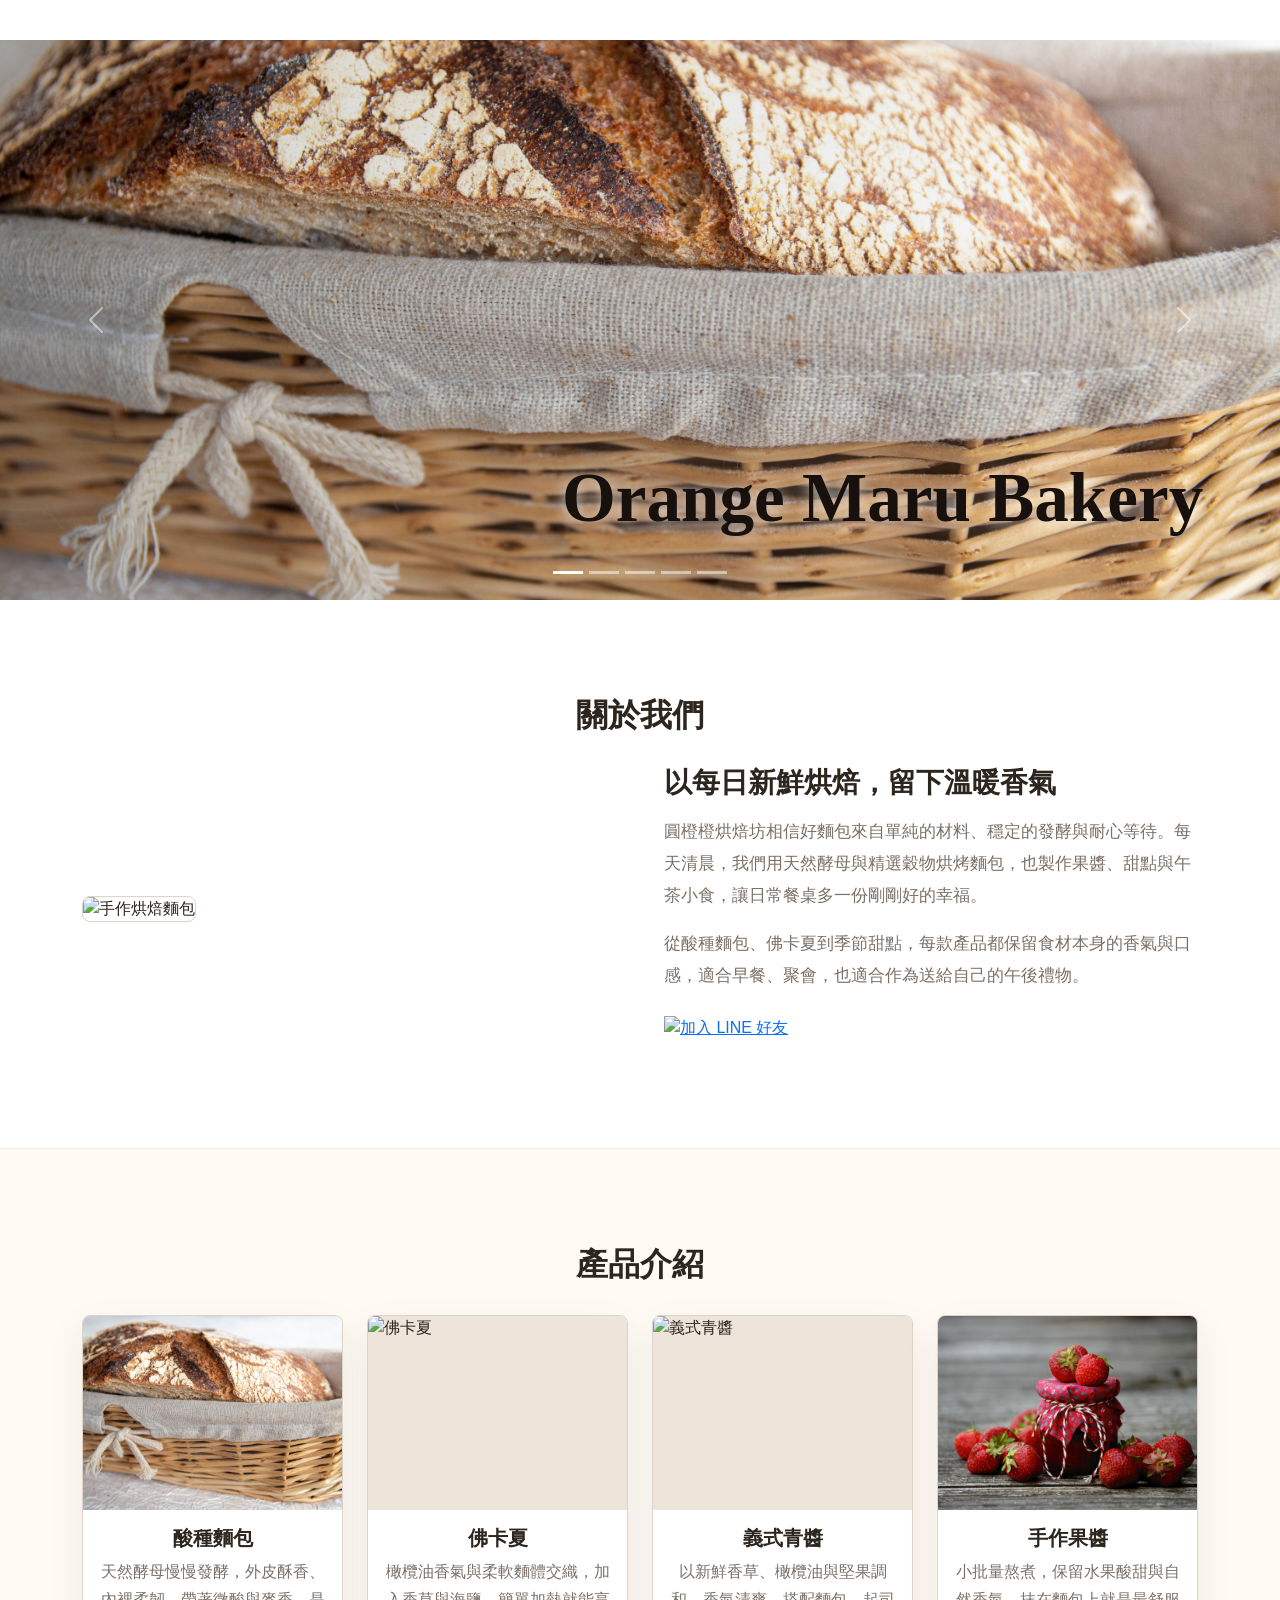
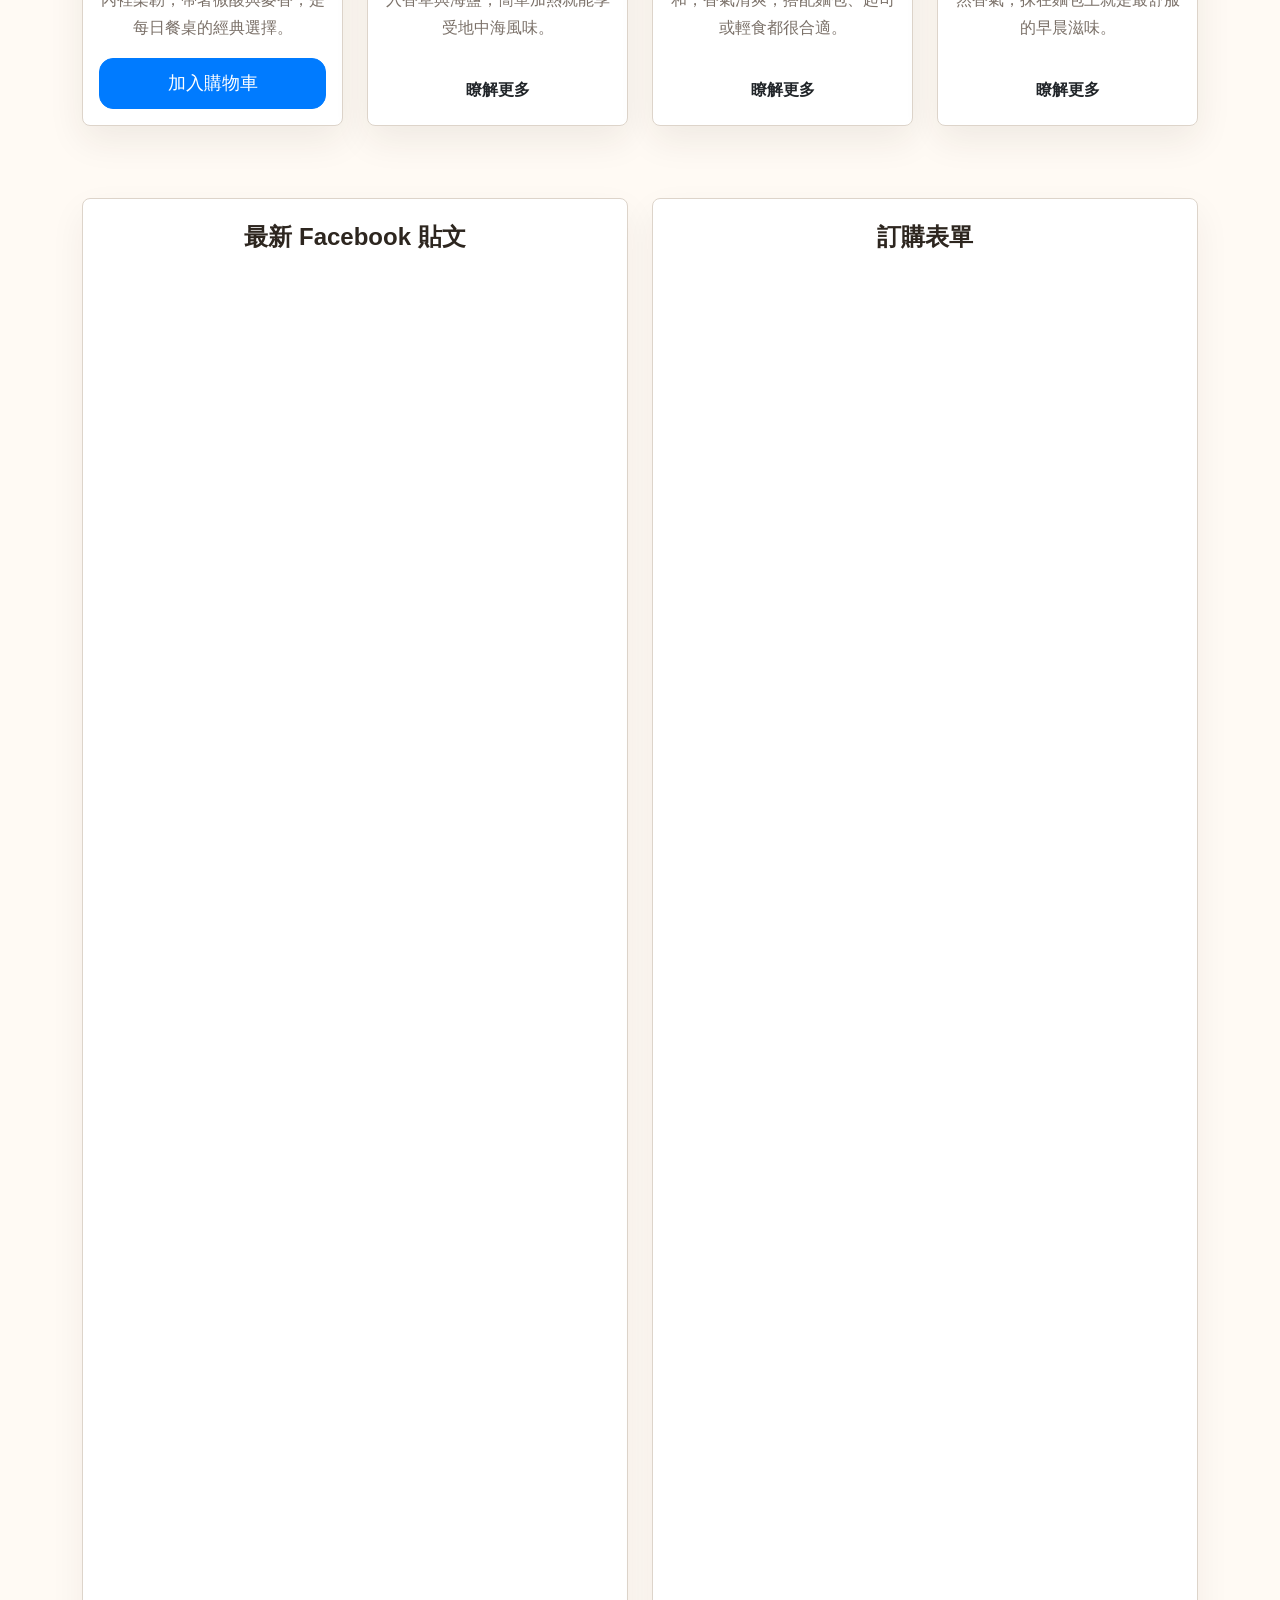
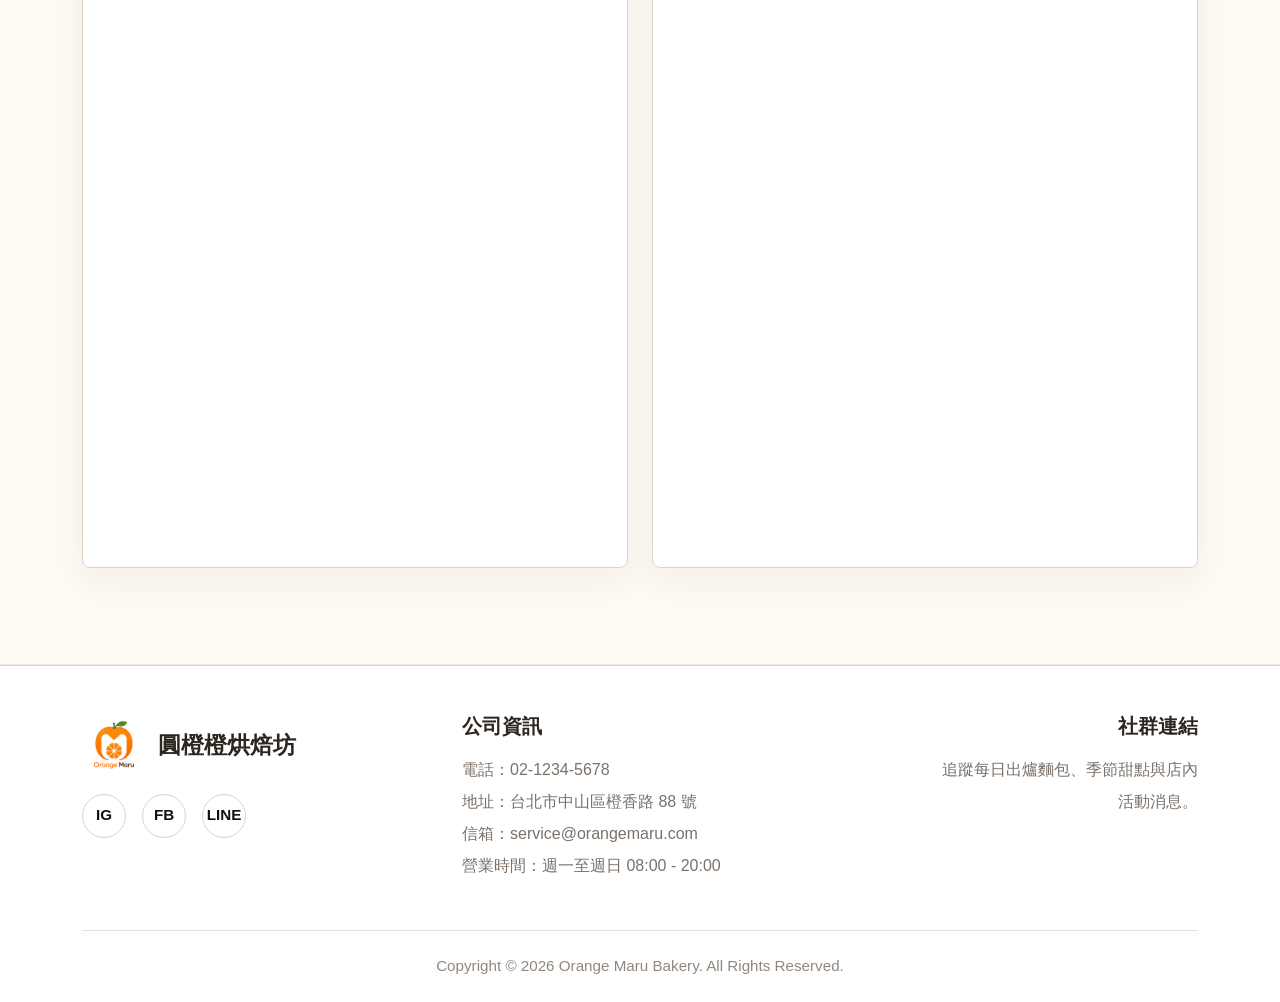
==== commit 4b6bd027: "Add Meta Pixel tracking" ====
--- a/index.html
+++ b/index.html
@@ -27,14 +27,24 @@
   gtag('config', 'AW-18338764692');
 </script>
 
-</head>
-
-<body>
-  <nav class="navbar navbar-expand-lg sticky-top">
-    <div class="container">
-      <a class="navbar-brand" href="#home">
-        <img class="brand-logo" src="images/logo.png" alt="圓橙橙烘焙坊 Logo">
-        <span>圓橙橙烘焙坊</span>
+  <!-- Meta Pixel Code -->
+  <script>
+    !function(f, b, e, v, n, t, s)
+    {if(f.fbq)return;n=f.fbq=function(){n.callMethod?
+    n.callMethod.apply(n, arguments):n.queue.push(arguments)};
+    if(!f._fbq)f._fbq=n;n.push=n;n.loaded=!0;n.version='2.0';
+    n.queue=[];t=b.createElement(e);t.async=!0;
+    t.src=v;s=b.getElementsByTagName(e)[0];
+    s.parentNode.insertBefore(t,s)}(window, document, 'script',
+    'https://connect.facebook.net/en_US/fbevents.js');
+    fbq('init', '1037661275791899');
+    fbq('track', 'PageView');
+  </script>
+  <noscript><img height="1" width="1" style="display:none"
+    src="https://www.facebook.com/tr?id=1037661275791899&ev=PageView&noscript=1"
+  /></noscript>
+  <!-- End Meta Pixel Code -->
+
       </a>
       <button class="navbar-toggler" type="button" data-bs-toggle="collapse" data-bs-target="#mainNav"
         aria-controls="mainNav" aria-expanded="false" aria-label="切換選單">
